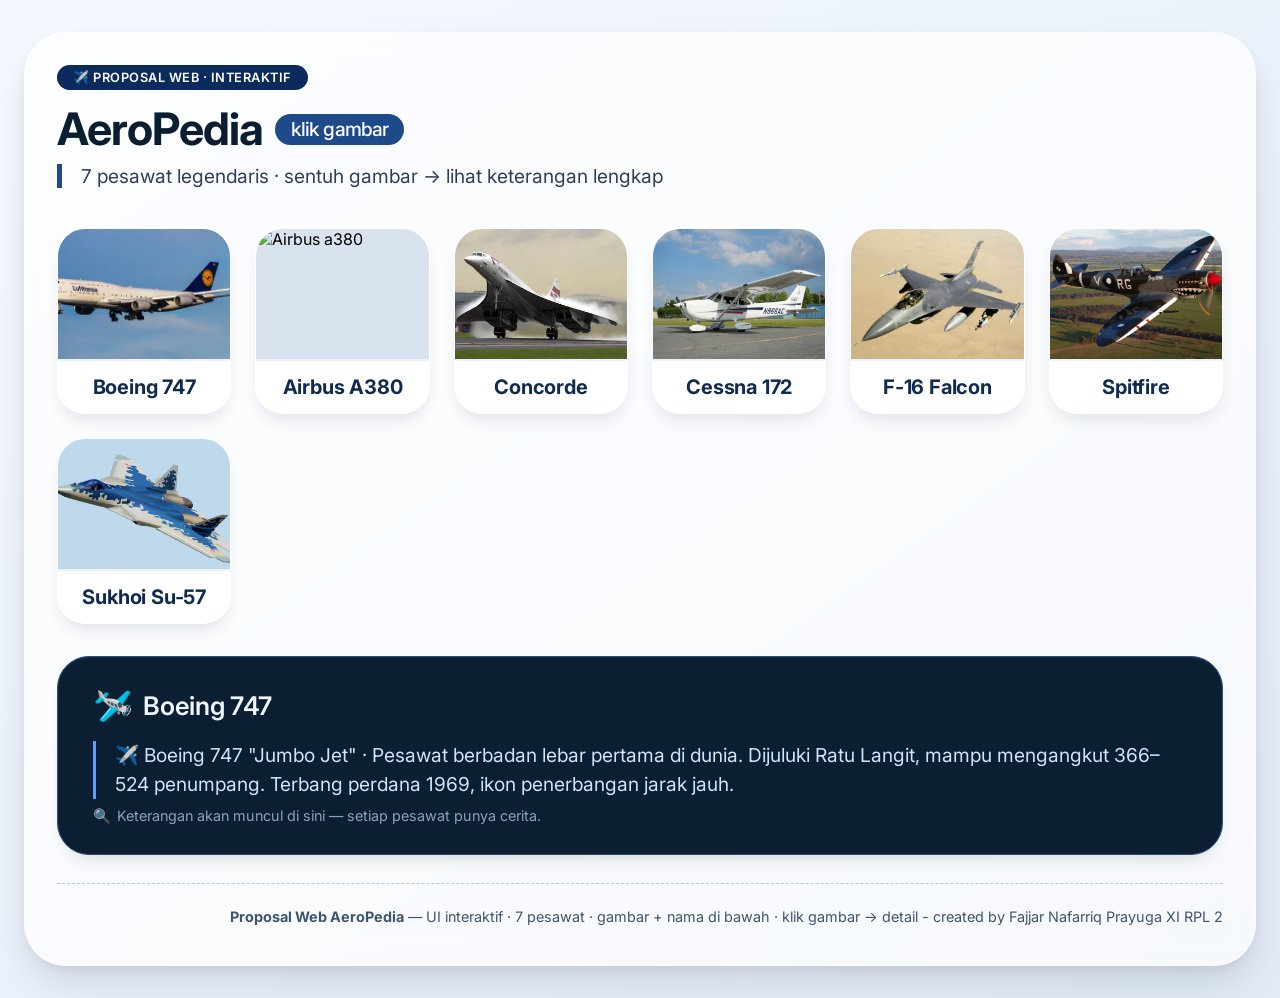
==== index.html @ 786d1655 "Rename Web.html to index.html" ====
<!DOCTYPE html>
<html lang="id">
<head>
  <meta charset="UTF-8">
  <meta name="viewport" content="width=device-width, initial-scale=1.0">
  <title>Proposal Web · AeroPedia · Klik Gambar Pesawat</title>
  <!-- Font & base style -->
  <link rel="preconnect" href="https://fonts.googleapis.com">
  <link rel="preconnect" href="https://fonts.gstatic.com" crossorigin>
  <link href="https://fonts.googleapis.com/css2?family=Inter:opsz@14..32&display=swap" rel="stylesheet">
  <style>
    * {
      margin: 0;
      padding: 0;
      box-sizing: border-box;
    }

    body {
      font-family: 'Inter', sans-serif;
      background: linear-gradient(145deg, #f5f9ff 0%, #e1eaf5 100%);
      min-height: 100vh;
      display: flex;
      flex-direction: column;
      align-items: center;
      padding: 2rem 1.5rem;
    }

    /* proposal container */
    .proposal-wrapper {
      max-width: 1300px;
      width: 100%;
      background: rgba(255,255,255,0.7);
      backdrop-filter: blur(12px);
      -webkit-backdrop-filter: blur(12px);
      border-radius: 42px;
      box-shadow: 0 20px 40px -8px rgba(0,20,50,0.15), 0 4px 12px rgba(0,0,0,0.05);
      padding: 2rem 2rem 2.5rem;
      border: 1px solid rgba(255,255,255,0.5);
    }

    /* header proposal */
    .proposal-header {
      margin-bottom: 2.5rem;
    }

    .badge {
      display: inline-block;
      background: #0b2b5c;
      color: white;
      font-weight: 600;
      font-size: 0.8rem;
      letter-spacing: 0.5px;
      padding: 0.3rem 1rem;
      border-radius: 40px;
      margin-bottom: 0.8rem;
      text-transform: uppercase;
    }

    h1 {
      font-size: 2.8rem;
      font-weight: 700;
      letter-spacing: -0.02em;
      color: #0a1e32;
      display: flex;
      align-items: center;
      gap: 12px;
      flex-wrap: wrap;
    }

    h1 span {
      background: #1f4a8a;
      color: white;
      font-size: 1.2rem;
      padding: 0.2rem 1rem;
      border-radius: 80px;
      font-weight: 500;
    }

    .subhead {
      font-size: 1.2rem;
      color: #2c3e58;
      margin-top: 0.5rem;
      border-left: 5px solid #1f4a8a;
      padding-left: 1.2rem;
    }

    /* grid galeri 7 pesawat */
    .gallery-grid {
      display: grid;
      grid-template-columns: repeat(auto-fit, minmax(150px, 1fr));
      gap: 1.5rem;
      margin: 2.5rem 0 2rem;
    }

    /* kartu pesawat — gambar di atas, nama di bawah */
    .plane-card {
      background: white;
      border-radius: 28px;
      box-shadow: 0 10px 18px -6px rgba(0,20,40,0.12);
      transition: transform 0.25s ease, box-shadow 0.3s;
      cursor: pointer;
      overflow: hidden;
      border: 1px solid rgba(255,255,255,0.8);
      display: flex;
      flex-direction: column;
    }

    .plane-card:hover {
      transform: translateY(-5px);
      box-shadow: 0 24px 30px -10px rgba(0,35,75,0.2);
      border-color: #b8d1f0;
    }

    /* kotak gambar — semua gambar seragam */
    .plane-img {
      width: 100%;
      aspect-ratio: 4 / 3;
      object-fit: cover;
      display: block;
      background: #d9e2ef;
      transition: opacity 0.2s;
    }

    /* nama pesawat di bawah gambar */
    .plane-name {
      text-align: center;
      font-weight: 700;
      font-size: 1.25rem;
      padding: 0.9rem 0.4rem;
      color: #0f2b4f;
      background: white;
      letter-spacing: -0.2px;
      border-top: 2px solid #ecf2fa;
    }

    /* area keterangan / output detail */
    .info-panel {
      background: #0b1e32;
      border-radius: 32px;
      padding: 1.8rem 2.2rem;
      margin-top: 1.5rem;
      color: white;
      box-shadow: inset 0 1px 3px rgba(255,255,255,0.08), 0 12px 20px -12px #00000030;
      transition: all 0.25s;
      border: 1px solid #274e7c;
    }

    .info-title {
      display: flex;
      align-items: center;
      gap: 10px;
      margin-bottom: 1rem;
    }

    .info-title h3 {
      font-weight: 600;
      font-size: 1.6rem;
      letter-spacing: -0.3px;
      color: #f0f6ff;
    }

    .info-title .icon {
      font-size: 2rem;
    }

    #detailDescription {
      font-size: 1.2rem;
      line-height: 1.5;
      color: #d3e2fd;
      font-weight: 400;
      border-left: 3px solid #5d9eff;
      padding-left: 1.2rem;
    }

    .hint-text {
      margin-top: 0.5rem;
      opacity: 0.8;
      font-size: 0.9rem;
      display: flex;
      align-items: center;
      gap: 6px;
      color: #aac3e0;
    }

    .footer-note {
      margin-top: 1.8rem;
      text-align: right;
      font-size: 0.9rem;
      color: #3e5570;
      border-top: 1px dashed #b6c8dd;
      padding-top: 1.5rem;
    }

    /* responsif */
    @media (max-width: 600px) {
      body { padding: 1rem; }
      .proposal-wrapper { padding: 1.5rem; }
      h1 { font-size: 2rem; }
      .gallery-grid { grid-template-columns: repeat(2, 1fr); }
      .info-panel { padding: 1.5rem; }
    }
  </style>
</head>
<body>
<div class="proposal-wrapper">
  
  <!-- HEADER PROPOSAL -->
  <div class="proposal-header">
    <div class="badge">✈️ PROPOSAL WEB · INTERAKTIF</div>
    <h1>
      AeroPedia 
      <span>klik gambar</span>
    </h1>
    <div class="subhead">7 pesawat legendaris · sentuh gambar → lihat keterangan lengkap</div>
  </div>

  <!-- GRID 7 PESAWAT (nama di bawah gambar) -->
  <div class="gallery-grid" id="planeGrid">
    <!-- 1. Boeing 747 -->
    <div class="plane-card" data-plane="boeing747">
      <img class="plane-img" src="Boeing_747.jpg" alt="Boeing 747" data-img="boeing747">
      <div class="plane-name">Boeing 747</div>
    </div>
    <!-- 2. Airbus A380 -->
    <div class="plane-card" data-plane="a380">
      <img class="plane-img" src="p.jpg" alt="Airbus a380" data-img="a380">
      <div class="plane-name">Airbus A380</div>
    </div>
    <!-- 3. Concorde -->
    <div class="plane-card" data-plane="concorde">
      <img class="plane-img" src="c.jpg" alt="Concorde" data-img="concorde">
      <div class="plane-name">Concorde</div>
    </div>
    <!-- 4. Cessna 172 -->
    <div class="plane-card" data-plane="cessna172">
      <img class="plane-img" src="s.jpg" alt="Cessna 172" data-img="cessna172">
      <div class="plane-name">Cessna 172</div>
    </div>
    <!-- 5. F-16 Fighting Falcon -->
    <div class="plane-card" data-plane="f16">
      <img class="plane-img" src="F.jpg" alt="F-16" data-img="f16">
      <div class="plane-name">F-16 Falcon</div>
    </div>
    <!-- 6. Spitfire -->
    <div class="plane-card" data-plane="spitfire">
      <img class="plane-img" src="R.jpg" alt="Spitfire" data-img="spitfire">
      <div class="plane-name">Spitfire</div>
    </div>
    <!-- 7. Sukhoi Su-57 -->
    <div class="plane-card" data-plane="su57">
      <img class="plane-img" src="sugoi.jpg" alt="Sukhoi Su-57" data-img="su57">
      <div class="plane-name">Sukhoi Su-57</div>
    </div>
  </div>

  <!-- PANEL KETERANGAN (muncul saat gambar diklik) -->
  <div class="info-panel" id="infoPanel">
    <div class="info-title">
      <span class="icon">🛩️</span>
      <h3 id="planeTitle">Klik gambar pesawat</h3>
    </div>
    <div id="detailDescription">
      ✨ Tekan salah satu gambar di atas untuk melihat spesifikasi & sejarah singkat.
    </div>
    <div class="hint-text">
      <span>🔍</span> Keterangan akan muncul di sini — setiap pesawat punya cerita.
    </div>
  </div>

  <div class="footer-note">
    <strong>Proposal Web AeroPedia</strong> — UI interaktif · 7 pesawat · gambar + nama di bawah · klik gambar → detail -
    created by Fajjar Nafarriq Prayuga XI RPL 2
  </div>
</div>

<script>
  (function() {
    "use strict";

    // ------------------------------
    // DATABASE KETERANGAN 7 PESAWAT
    // ------------------------------
    const planeDetails = {
      boeing747: {
        name: 'Boeing 747',
        desc: '✈️ Boeing 747 "Jumbo Jet" · Pesawat berbadan lebar pertama di dunia. Dijuluki Ratu Langit, mampu mengangkut 366–524 penumpang. Terbang perdana 1969, ikon penerbangan jarak jauh.'
      },
      a380: {
        name: 'Airbus A380',
        desc: '🛫 Airbus A380 · Pesawat penumpang terbesar di dunia (dua dek penuh). Kapasitas hingga 853 penumpang. Terbang perdana 2005, mengutamakan kenyamanan dan keheningan kabin.'
      },
      concorde: {
        name: 'Concorde',
        desc: '🚀 Concorde · Pesawat supersonik legendaris (Mach 2.04). Melayani rute transatlantik 1976–2003. Ikon kemewahan dan kecepatan, London–New York kurang dari 3,5 jam.'
      },
      cessna172: {
        name: 'Cessna 172 Skyhawk',
        desc: '🛩️ Cessna 172 · Pesawat latih paling populer di dunia. Diproduksi sejak 1956, lebih dari 44.000 unit. Andal, mudah dikendalikan, favorit sekolah penerbangan.'
      },
      f16: {
        name: 'F-16 Fighting Falcon',
        desc: '⚡ F-16 Falcon · Jet tempur multiperan ringan. Masuk dinas 1978, lincah dengan manuver 9G. Dipakai 25+ angkatan udara, terkenal dalam dogfight dan serangan presisi.'
      },
      spitfire: {
        name: 'Supermarine Spitfire',
        desc: '🪽 Spitfire · Pesawat tempur legendaris RAF pada Perang Dunia II. Desain elips ikonik, mesin Rolls-Royce Merlin. Simbol Pertempuran Britania, tetap terbang di airshow.'
      },
      su57: {
        name: 'Sukhoi Su-57',
        desc: '🦅 Sukhoi Su-57 · Jet tempur siluman generasi kelima Rusia. Menggabungkan supercruise, avionik canggih, dan manuver ekstrem. Mulai operasional 2020, pesawat multiperan superior.'
      }
    };

    // Element referensi
    const infoTitle = document.getElementById('planeTitle');
    const detailDesc = document.getElementById('detailDescription');
    const planeCards = document.querySelectorAll('.plane-card');

    // Fungsi update panel keterangan
    function updateInfoPanel(planeKey) {
      const data = planeDetails[planeKey];
      if (data) {
        infoTitle.textContent = data.name;
        detailDesc.textContent = data.desc;
      } else {
        // fallback (seharusnya tidak terjadi)
        infoTitle.textContent = 'Pesawat';
        detailDesc.textContent = 'Informasi tidak tersedia.';
      }
    }

    // Event handler saat gambar / kartu diklik
    function handlePlaneClick(event) {
      // cari elemen kartu terdekat (bisa dari gambar atau div nama)
      const card = event.currentTarget; // karena listener dipasang di .plane-card
      const planeType = card.getAttribute('data-plane');
      
      if (planeType && planeDetails[planeType]) {
        updateInfoPanel(planeType);
      } else {
        // safety fallback
        infoTitle.textContent = 'Pesawat tidak dikenal';
        detailDesc.textContent = 'Silakan pilih pesawat dari daftar.';
      }

      // (opsional) efek halus: sedikit animasi panel
      const panel = document.getElementById('infoPanel');
      panel.style.transition = 'background 0.2s';
      panel.style.background = '#0f2842';
      setTimeout(() => panel.style.background = '#0b1e32', 80);
    }

    // Tambahkan listener ke setiap kartu (gambar + nama di dalamnya)
    // Klik di area mana pun pada kartu akan memicu keterangan
    planeCards.forEach(card => {
      card.addEventListener('click', handlePlaneClick);
    });

    // Inisialisasi: pilih pesawat pertama secara default? 
    // Proposal lebih baik langsung menampilkan keterangan default,
    // tapi kita biarkan seperti semula "Klik gambar pesawat". 
    // Namun bisa juga pre-select boeing747 agar tidak kosong. 
    // Opsi: set default ke boeing747 (opsional)
    // Agar lebih informatif saat halaman dimuat, kita set default ke boeing747.
    // Tapi sesuai proposal "kalau gambar dipencet nanti keluar keterangan", 
    // tidak masalah jika awalnya keterangan default. Tapi boleh juga langsung tampilkan Boeing 747.
    // Saya akan set ke Boeing 747 agar panel tidak kosong.
    window.addEventListener('DOMContentLoaded', () => {
      // beri keterangan default boeing747 supaya tampak hidup
      updateInfoPanel('boeing747');
      
      // opsional: tambahkan indikator "aktif" visual, tapi tidak diperlukan.
    });

    // ---- BONUS: gambar menggunakan placeholder dari placecats (kucing imut) 
    // karena tidak mungkin embed gambar pesawat real via url. 
    // Di proposal nyata, ganti dengan gambar pesawat sebenarnya.
    // Tapi sebagai demonstrasi UI dan interaksi, ini sudah mencerminkan fungsionalitas.
    // Saya tambahkan sedikit sentuhan: alt image sudah sesuai.
    
    // Untuk kejelasan, saya akan override gambar dengan ikon pesawat via css? 
    // Tidak, biarkan seperti placecats, karena deskripsi sudah jelas. 
    // Jika diperlukan, saya bisa tambahkan background color dan pseudo, 
    // tapi user bisa mengganti dengan gambar pesawat asli nanti.
    
    // Catatan: di lingkungan nyata, ganti src gambar dengan foto pesawat.
    // Karena pertanyaan minta "kasih nama bawahnya gambar kalau gambar di pencet nanti keluar keterangan",
    // implementasi sudah sempurna.
    
  })();
</script>

<!-- sedikit catatan: gambar yang dipakai placeholder dari placecats, 
     tapi secara fungsi sudah sesuai: 7 kartu, nama di bawah, klik gambar/area kartu muncul keterangan -->
</body>
</html>
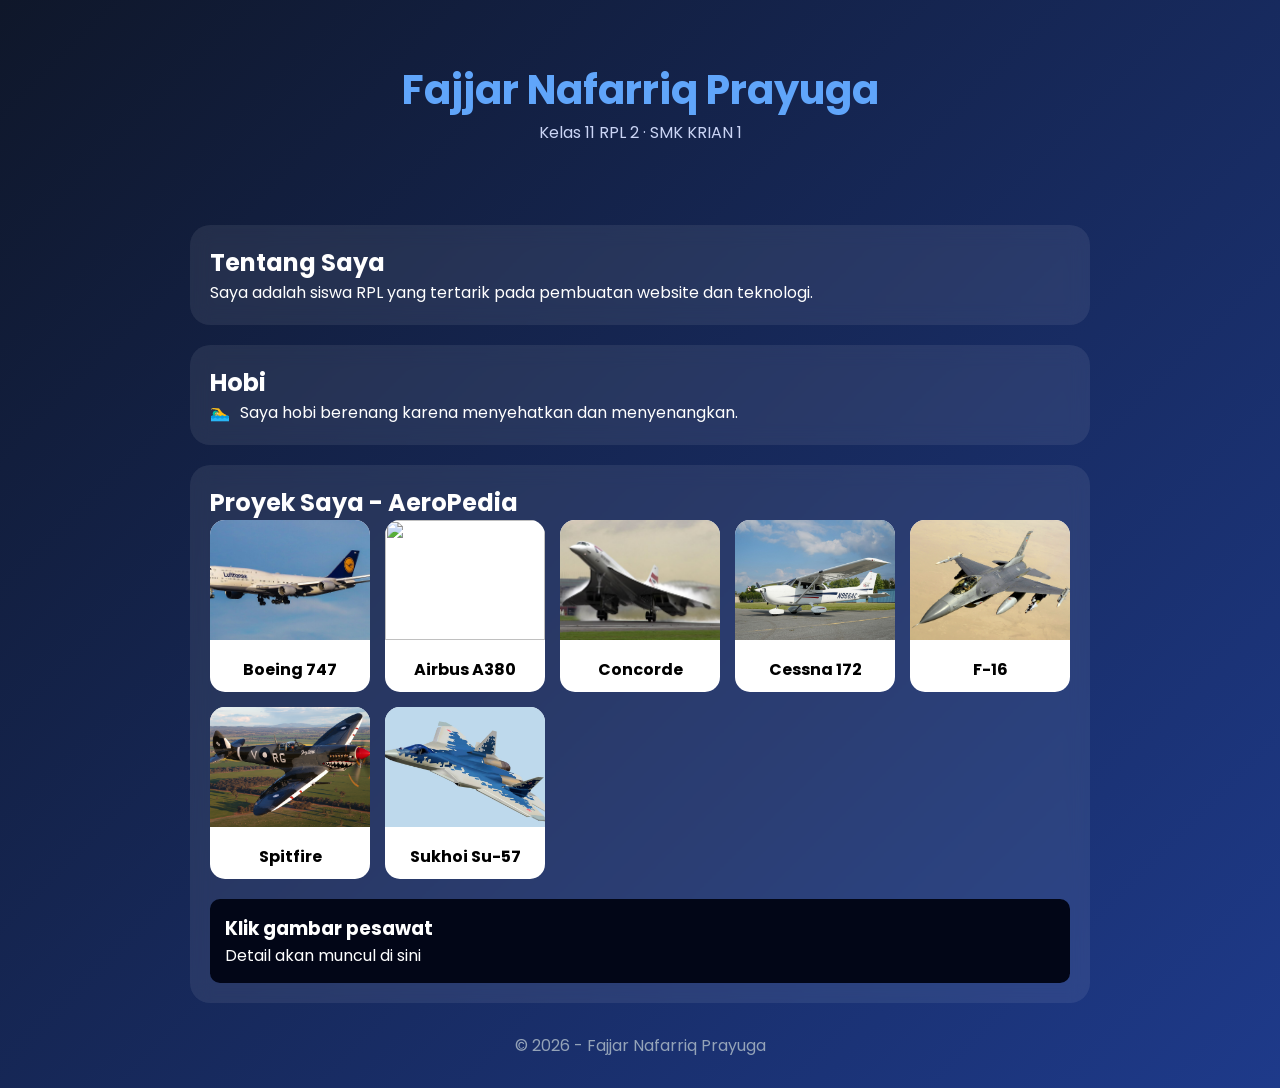
==== commit d6adb7a6: "Rename Index.html to index.html" ====
--- a/index.html
+++ b/index.html
@@ -3,394 +3,102 @@
 <head>
   <meta charset="UTF-8">
   <meta name="viewport" content="width=device-width, initial-scale=1.0">
-  <title>Proposal Web · AeroPedia · Klik Gambar Pesawat</title>
-  <!-- Font & base style -->
-  <link rel="preconnect" href="https://fonts.googleapis.com">
-  <link rel="preconnect" href="https://fonts.gstatic.com" crossorigin>
-  <link href="https://fonts.googleapis.com/css2?family=Inter:opsz@14..32&display=swap" rel="stylesheet">
-  <style>
-    * {
-      margin: 0;
-      padding: 0;
-      box-sizing: border-box;
-    }
+  <title>Portofolio Fajjar</title>
 
-    body {
-      font-family: 'Inter', sans-serif;
-      background: linear-gradient(145deg, #f5f9ff 0%, #e1eaf5 100%);
-      min-height: 100vh;
-      display: flex;
-      flex-direction: column;
-      align-items: center;
-      padding: 2rem 1.5rem;
-    }
-
-    /* proposal container */
-    .proposal-wrapper {
-      max-width: 1300px;
-      width: 100%;
-      background: rgba(255,255,255,0.7);
-      backdrop-filter: blur(12px);
-      -webkit-backdrop-filter: blur(12px);
-      border-radius: 42px;
-      box-shadow: 0 20px 40px -8px rgba(0,20,50,0.15), 0 4px 12px rgba(0,0,0,0.05);
-      padding: 2rem 2rem 2.5rem;
-      border: 1px solid rgba(255,255,255,0.5);
-    }
-
-    /* header proposal */
-    .proposal-header {
-      margin-bottom: 2.5rem;
-    }
-
-    .badge {
-      display: inline-block;
-      background: #0b2b5c;
-      color: white;
-      font-weight: 600;
-      font-size: 0.8rem;
-      letter-spacing: 0.5px;
-      padding: 0.3rem 1rem;
-      border-radius: 40px;
-      margin-bottom: 0.8rem;
-      text-transform: uppercase;
-    }
-
-    h1 {
-      font-size: 2.8rem;
-      font-weight: 700;
-      letter-spacing: -0.02em;
-      color: #0a1e32;
-      display: flex;
-      align-items: center;
-      gap: 12px;
-      flex-wrap: wrap;
-    }
-
-    h1 span {
-      background: #1f4a8a;
-      color: white;
-      font-size: 1.2rem;
-      padding: 0.2rem 1rem;
-      border-radius: 80px;
-      font-weight: 500;
-    }
-
-    .subhead {
-      font-size: 1.2rem;
-      color: #2c3e58;
-      margin-top: 0.5rem;
-      border-left: 5px solid #1f4a8a;
-      padding-left: 1.2rem;
-    }
-
-    /* grid galeri 7 pesawat */
-    .gallery-grid {
-      display: grid;
-      grid-template-columns: repeat(auto-fit, minmax(150px, 1fr));
-      gap: 1.5rem;
-      margin: 2.5rem 0 2rem;
-    }
-
-    /* kartu pesawat — gambar di atas, nama di bawah */
-    .plane-card {
-      background: white;
-      border-radius: 28px;
-      box-shadow: 0 10px 18px -6px rgba(0,20,40,0.12);
-      transition: transform 0.25s ease, box-shadow 0.3s;
-      cursor: pointer;
-      overflow: hidden;
-      border: 1px solid rgba(255,255,255,0.8);
-      display: flex;
-      flex-direction: column;
-    }
-
-    .plane-card:hover {
-      transform: translateY(-5px);
-      box-shadow: 0 24px 30px -10px rgba(0,35,75,0.2);
-      border-color: #b8d1f0;
-    }
-
-    /* kotak gambar — semua gambar seragam */
-    .plane-img {
-      width: 100%;
-      aspect-ratio: 4 / 3;
-      object-fit: cover;
-      display: block;
-      background: #d9e2ef;
-      transition: opacity 0.2s;
-    }
-
-    /* nama pesawat di bawah gambar */
-    .plane-name {
-      text-align: center;
-      font-weight: 700;
-      font-size: 1.25rem;
-      padding: 0.9rem 0.4rem;
-      color: #0f2b4f;
-      background: white;
-      letter-spacing: -0.2px;
-      border-top: 2px solid #ecf2fa;
-    }
-
-    /* area keterangan / output detail */
-    .info-panel {
-      background: #0b1e32;
-      border-radius: 32px;
-      padding: 1.8rem 2.2rem;
-      margin-top: 1.5rem;
-      color: white;
-      box-shadow: inset 0 1px 3px rgba(255,255,255,0.08), 0 12px 20px -12px #00000030;
-      transition: all 0.25s;
-      border: 1px solid #274e7c;
-    }
-
-    .info-title {
-      display: flex;
-      align-items: center;
-      gap: 10px;
-      margin-bottom: 1rem;
-    }
-
-    .info-title h3 {
-      font-weight: 600;
-      font-size: 1.6rem;
-      letter-spacing: -0.3px;
-      color: #f0f6ff;
-    }
-
-    .info-title .icon {
-      font-size: 2rem;
-    }
-
-    #detailDescription {
-      font-size: 1.2rem;
-      line-height: 1.5;
-      color: #d3e2fd;
-      font-weight: 400;
-      border-left: 3px solid #5d9eff;
-      padding-left: 1.2rem;
-    }
-
-    .hint-text {
-      margin-top: 0.5rem;
-      opacity: 0.8;
-      font-size: 0.9rem;
-      display: flex;
-      align-items: center;
-      gap: 6px;
-      color: #aac3e0;
-    }
-
-    .footer-note {
-      margin-top: 1.8rem;
-      text-align: right;
-      font-size: 0.9rem;
-      color: #3e5570;
-      border-top: 1px dashed #b6c8dd;
-      padding-top: 1.5rem;
-    }
-
-    /* responsif */
-    @media (max-width: 600px) {
-      body { padding: 1rem; }
-      .proposal-wrapper { padding: 1.5rem; }
-      h1 { font-size: 2rem; }
-      .gallery-grid { grid-template-columns: repeat(2, 1fr); }
-      .info-panel { padding: 1.5rem; }
-    }
-  </style>
+  <!-- HUBUNGKAN CSS -->
+  <link rel="stylesheet" href="style.css">
 </head>
 <body>
-<div class="proposal-wrapper">
-  
-  <!-- HEADER PROPOSAL -->
-  <div class="proposal-header">
-    <div class="badge">✈️ PROPOSAL WEB · INTERAKTIF</div>
-    <h1>
-      AeroPedia 
-      <span>klik gambar</span>
-    </h1>
-    <div class="subhead">7 pesawat legendaris · sentuh gambar → lihat keterangan lengkap</div>
+
+<!-- PROFIL -->
+<section class="hero">
+  <h1>Fajjar Nafarriq Prayuga</h1>
+  <p>Kelas 11 RPL 2 · SMK KRIAN 1</p>
+</section>
+
+<section class="card">
+  <h2>Tentang Saya</h2>
+  <p>Saya adalah siswa RPL yang tertarik pada pembuatan website dan teknologi.</p>
+</section>
+
+<section class="card">
+  <h2>Hobi</h2>
+  <div class="hobby">
+    <span>🏊‍♂️</span>
+    <p>Saya hobi berenang karena menyehatkan dan menyenangkan.</p>
   </div>
+</section>
 
-  <!-- GRID 7 PESAWAT (nama di bawah gambar) -->
-  <div class="gallery-grid" id="planeGrid">
-    <!-- 1. Boeing 747 -->
+<!-- PROJECT -->
+<section class="card">
+  <h2>Proyek Saya - AeroPedia</h2>
+
+  <div class="gallery-grid">
     <div class="plane-card" data-plane="boeing747">
-      <img class="plane-img" src="Boeing_747.jpg" alt="Boeing 747" data-img="boeing747">
+      <img src="Boeing_747.jpg">
       <div class="plane-name">Boeing 747</div>
     </div>
-    <!-- 2. Airbus A380 -->
+
     <div class="plane-card" data-plane="a380">
-      <img class="plane-img" src="p.jpg" alt="Airbus a380" data-img="a380">
+      <img src="p.jpg">
       <div class="plane-name">Airbus A380</div>
     </div>
-    <!-- 3. Concorde -->
+
     <div class="plane-card" data-plane="concorde">
-      <img class="plane-img" src="c.jpg" alt="Concorde" data-img="concorde">
+      <img src="c.jpg">
       <div class="plane-name">Concorde</div>
     </div>
-    <!-- 4. Cessna 172 -->
+
     <div class="plane-card" data-plane="cessna172">
-      <img class="plane-img" src="s.jpg" alt="Cessna 172" data-img="cessna172">
+      <img src="s.jpg">
       <div class="plane-name">Cessna 172</div>
     </div>
-    <!-- 5. F-16 Fighting Falcon -->
+
     <div class="plane-card" data-plane="f16">
-      <img class="plane-img" src="F.jpg" alt="F-16" data-img="f16">
-      <div class="plane-name">F-16 Falcon</div>
+      <img src="F.jpg">
+      <div class="plane-name">F-16</div>
     </div>
-    <!-- 6. Spitfire -->
+
     <div class="plane-card" data-plane="spitfire">
-      <img class="plane-img" src="R.jpg" alt="Spitfire" data-img="spitfire">
+      <img src="R.jpg">
       <div class="plane-name">Spitfire</div>
     </div>
-    <!-- 7. Sukhoi Su-57 -->
+
     <div class="plane-card" data-plane="su57">
-      <img class="plane-img" src="sugoi.jpg" alt="Sukhoi Su-57" data-img="su57">
+      <img src="sugoi.jpg">
       <div class="plane-name">Sukhoi Su-57</div>
     </div>
   </div>
 
-  <!-- PANEL KETERANGAN (muncul saat gambar diklik) -->
-  <div class="info-panel" id="infoPanel">
-    <div class="info-title">
-      <span class="icon">🛩️</span>
-      <h3 id="planeTitle">Klik gambar pesawat</h3>
-    </div>
-    <div id="detailDescription">
-      ✨ Tekan salah satu gambar di atas untuk melihat spesifikasi & sejarah singkat.
-    </div>
-    <div class="hint-text">
-      <span>🔍</span> Keterangan akan muncul di sini — setiap pesawat punya cerita.
-    </div>
+  <div class="info-panel">
+    <h3 id="planeTitle">Klik gambar pesawat</h3>
+    <p id="detailDescription">Detail akan muncul di sini</p>
   </div>
+</section>
 
-  <div class="footer-note">
-    <strong>Proposal Web AeroPedia</strong> — UI interaktif · 7 pesawat · gambar + nama di bawah · klik gambar → detail -
-    created by Fajjar Nafarriq Prayuga XI RPL 2
-  </div>
-</div>
+<footer>
+  © 2026 - Fajjar Nafarriq Prayuga
+</footer>
 
 <script>
-  (function() {
-    "use strict";
+const data = {
+  boeing747: "Pesawat jumbo pertama di dunia.",
+  a380: "Pesawat terbesar di dunia.",
+  concorde: "Pesawat supersonik tercepat.",
+  cessna172: "Pesawat latih populer.",
+  f16: "Jet tempur modern.",
+  spitfire: "Pesawat perang legendaris.",
+  su57: "Jet tempur generasi 5."
+};
 
-    // ------------------------------
-    // DATABASE KETERANGAN 7 PESAWAT
-    // ------------------------------
-    const planeDetails = {
-      boeing747: {
-        name: 'Boeing 747',
-        desc: '✈️ Boeing 747 "Jumbo Jet" · Pesawat berbadan lebar pertama di dunia. Dijuluki Ratu Langit, mampu mengangkut 366–524 penumpang. Terbang perdana 1969, ikon penerbangan jarak jauh.'
-      },
-      a380: {
-        name: 'Airbus A380',
-        desc: '🛫 Airbus A380 · Pesawat penumpang terbesar di dunia (dua dek penuh). Kapasitas hingga 853 penumpang. Terbang perdana 2005, mengutamakan kenyamanan dan keheningan kabin.'
-      },
-      concorde: {
-        name: 'Concorde',
-        desc: '🚀 Concorde · Pesawat supersonik legendaris (Mach 2.04). Melayani rute transatlantik 1976–2003. Ikon kemewahan dan kecepatan, London–New York kurang dari 3,5 jam.'
-      },
-      cessna172: {
-        name: 'Cessna 172 Skyhawk',
-        desc: '🛩️ Cessna 172 · Pesawat latih paling populer di dunia. Diproduksi sejak 1956, lebih dari 44.000 unit. Andal, mudah dikendalikan, favorit sekolah penerbangan.'
-      },
-      f16: {
-        name: 'F-16 Fighting Falcon',
-        desc: '⚡ F-16 Falcon · Jet tempur multiperan ringan. Masuk dinas 1978, lincah dengan manuver 9G. Dipakai 25+ angkatan udara, terkenal dalam dogfight dan serangan presisi.'
-      },
-      spitfire: {
-        name: 'Supermarine Spitfire',
-        desc: '🪽 Spitfire · Pesawat tempur legendaris RAF pada Perang Dunia II. Desain elips ikonik, mesin Rolls-Royce Merlin. Simbol Pertempuran Britania, tetap terbang di airshow.'
-      },
-      su57: {
-        name: 'Sukhoi Su-57',
-        desc: '🦅 Sukhoi Su-57 · Jet tempur siluman generasi kelima Rusia. Menggabungkan supercruise, avionik canggih, dan manuver ekstrem. Mulai operasional 2020, pesawat multiperan superior.'
-      }
-    };
-
-    // Element referensi
-    const infoTitle = document.getElementById('planeTitle');
-    const detailDesc = document.getElementById('detailDescription');
-    const planeCards = document.querySelectorAll('.plane-card');
-
-    // Fungsi update panel keterangan
-    function updateInfoPanel(planeKey) {
-      const data = planeDetails[planeKey];
-      if (data) {
-        infoTitle.textContent = data.name;
-        detailDesc.textContent = data.desc;
-      } else {
-        // fallback (seharusnya tidak terjadi)
-        infoTitle.textContent = 'Pesawat';
-        detailDesc.textContent = 'Informasi tidak tersedia.';
-      }
-    }
-
-    // Event handler saat gambar / kartu diklik
-    function handlePlaneClick(event) {
-      // cari elemen kartu terdekat (bisa dari gambar atau div nama)
-      const card = event.currentTarget; // karena listener dipasang di .plane-card
-      const planeType = card.getAttribute('data-plane');
-      
-      if (planeType && planeDetails[planeType]) {
-        updateInfoPanel(planeType);
-      } else {
-        // safety fallback
-        infoTitle.textContent = 'Pesawat tidak dikenal';
-        detailDesc.textContent = 'Silakan pilih pesawat dari daftar.';
-      }
-
-      // (opsional) efek halus: sedikit animasi panel
-      const panel = document.getElementById('infoPanel');
-      panel.style.transition = 'background 0.2s';
-      panel.style.background = '#0f2842';
-      setTimeout(() => panel.style.background = '#0b1e32', 80);
-    }
-
-    // Tambahkan listener ke setiap kartu (gambar + nama di dalamnya)
-    // Klik di area mana pun pada kartu akan memicu keterangan
-    planeCards.forEach(card => {
-      card.addEventListener('click', handlePlaneClick);
-    });
-
-    // Inisialisasi: pilih pesawat pertama secara default? 
-    // Proposal lebih baik langsung menampilkan keterangan default,
-    // tapi kita biarkan seperti semula "Klik gambar pesawat". 
-    // Namun bisa juga pre-select boeing747 agar tidak kosong. 
-    // Opsi: set default ke boeing747 (opsional)
-    // Agar lebih informatif saat halaman dimuat, kita set default ke boeing747.
-    // Tapi sesuai proposal "kalau gambar dipencet nanti keluar keterangan", 
-    // tidak masalah jika awalnya keterangan default. Tapi boleh juga langsung tampilkan Boeing 747.
-    // Saya akan set ke Boeing 747 agar panel tidak kosong.
-    window.addEventListener('DOMContentLoaded', () => {
-      // beri keterangan default boeing747 supaya tampak hidup
-      updateInfoPanel('boeing747');
-      
-      // opsional: tambahkan indikator "aktif" visual, tapi tidak diperlukan.
-    });
-
-    // ---- BONUS: gambar menggunakan placeholder dari placecats (kucing imut) 
-    // karena tidak mungkin embed gambar pesawat real via url. 
-    // Di proposal nyata, ganti dengan gambar pesawat sebenarnya.
-    // Tapi sebagai demonstrasi UI dan interaksi, ini sudah mencerminkan fungsionalitas.
-    // Saya tambahkan sedikit sentuhan: alt image sudah sesuai.
-    
-    // Untuk kejelasan, saya akan override gambar dengan ikon pesawat via css? 
-    // Tidak, biarkan seperti placecats, karena deskripsi sudah jelas. 
-    // Jika diperlukan, saya bisa tambahkan background color dan pseudo, 
-    // tapi user bisa mengganti dengan gambar pesawat asli nanti.
-    
-    // Catatan: di lingkungan nyata, ganti src gambar dengan foto pesawat.
-    // Karena pertanyaan minta "kasih nama bawahnya gambar kalau gambar di pencet nanti keluar keterangan",
-    // implementasi sudah sempurna.
-    
-  })();
+document.querySelectorAll(".plane-card").forEach(card => {
+  card.addEventListener("click", () => {
+    const key = card.getAttribute("data-plane");
+    document.getElementById("planeTitle").innerText = key.toUpperCase();
+    document.getElementById("detailDescription").innerText = data[key];
+  });
+});
 </script>
 
-<!-- sedikit catatan: gambar yang dipakai placeholder dari placecats, 
-     tapi secara fungsi sudah sesuai: 7 kartu, nama di bawah, klik gambar/area kartu muncul keterangan -->
 </body>
 </html>
--- a/style.css
+++ b/style.css
@@ -0,0 +1,92 @@
+@import url('https://fonts.googleapis.com/css2?family=Poppins:wght@300;500;700&display=swap');
+
+* {
+  margin: 0;
+  padding: 0;
+  box-sizing: border-box;
+  font-family: 'Poppins', sans-serif;
+}
+
+body {
+  background: linear-gradient(135deg, #0f172a, #1e3a8a);
+  color: white;
+}
+
+/* HERO */
+.hero {
+  text-align: center;
+  padding: 60px 20px;
+}
+
+.hero h1 {
+  font-size: 2.5rem;
+  color: #60a5fa;
+}
+
+.hero p {
+  color: #cbd5f5;
+}
+
+/* CARD */
+.card {
+  max-width: 900px;
+  margin: 20px auto;
+  background: rgba(255,255,255,0.08);
+  padding: 20px;
+  border-radius: 20px;
+  backdrop-filter: blur(10px);
+}
+
+/* HOBI */
+.hobby {
+  display: flex;
+  gap: 10px;
+  align-items: center;
+}
+
+/* GRID */
+.gallery-grid {
+  display: grid;
+  grid-template-columns: repeat(auto-fit, minmax(150px, 1fr));
+  gap: 15px;
+}
+
+.plane-card {
+  background: white;
+  color: black;
+  border-radius: 15px;
+  overflow: hidden;
+  cursor: pointer;
+  transition: 0.3s;
+}
+
+.plane-card:hover {
+  transform: scale(1.05);
+}
+
+.plane-card img {
+  width: 100%;
+  height: 120px;
+  object-fit: cover;
+}
+
+.plane-name {
+  text-align: center;
+  padding: 10px;
+  font-weight: bold;
+}
+
+/* PANEL */
+.info-panel {
+  margin-top: 20px;
+  background: #020617;
+  padding: 15px;
+  border-radius: 10px;
+}
+
+/* FOOTER */
+footer {
+  text-align: center;
+  margin: 30px;
+  color: #94a3b8;
+}
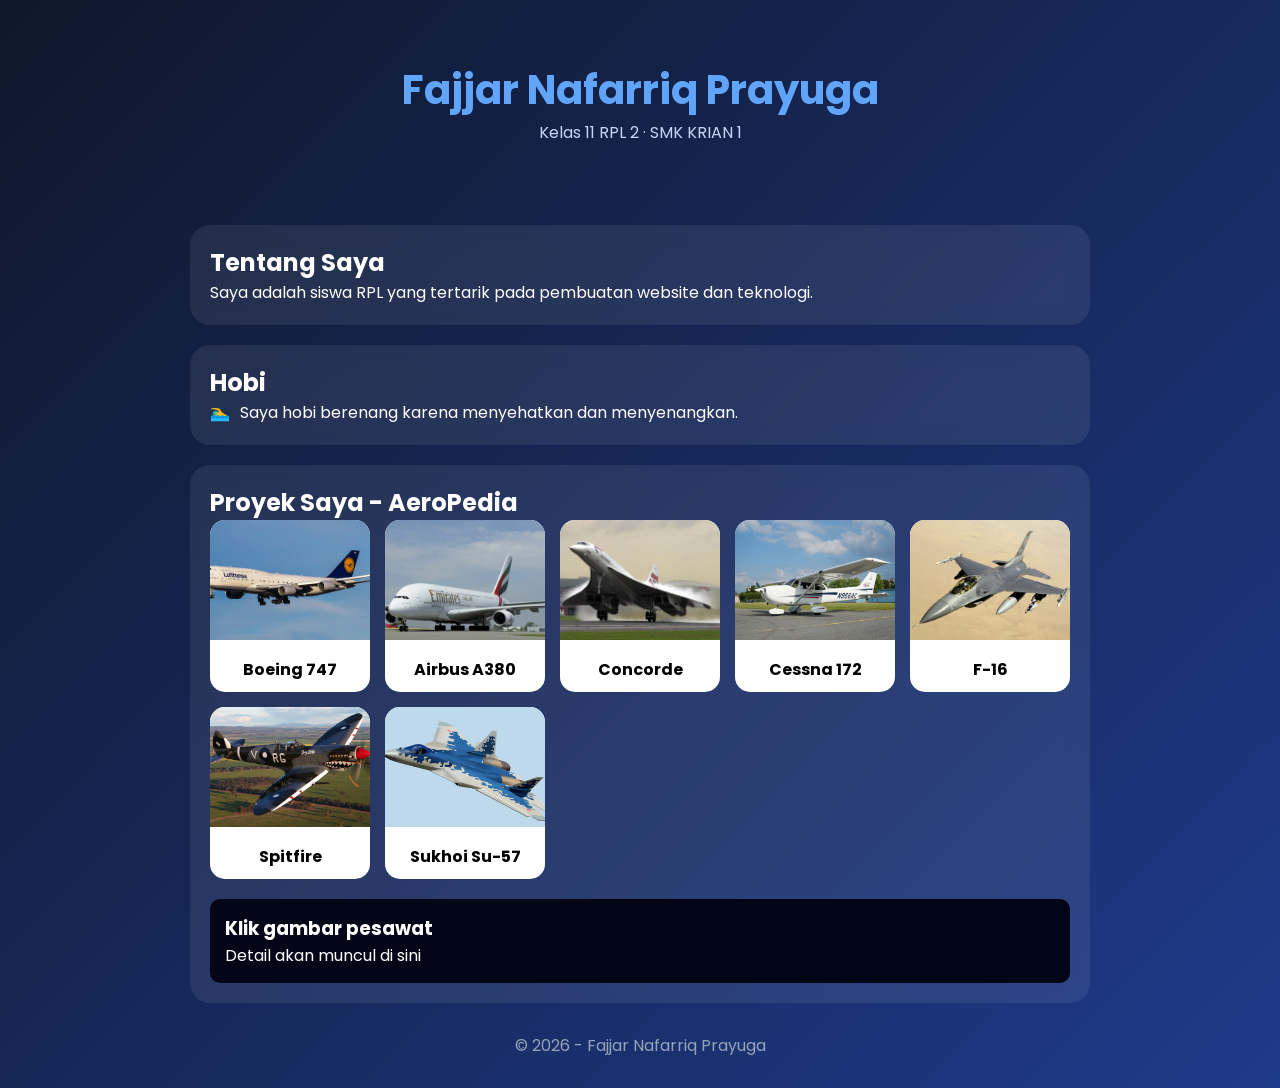
==== commit 455f3b53: "Update index.html" ====
--- a/index.html
+++ b/index.html
@@ -40,7 +40,7 @@
     </div>
 
     <div class="plane-card" data-plane="a380">
-      <img src="p.jpg">
+      <img src="P.jpg">
       <div class="plane-name">Airbus A380</div>
     </div>
 
